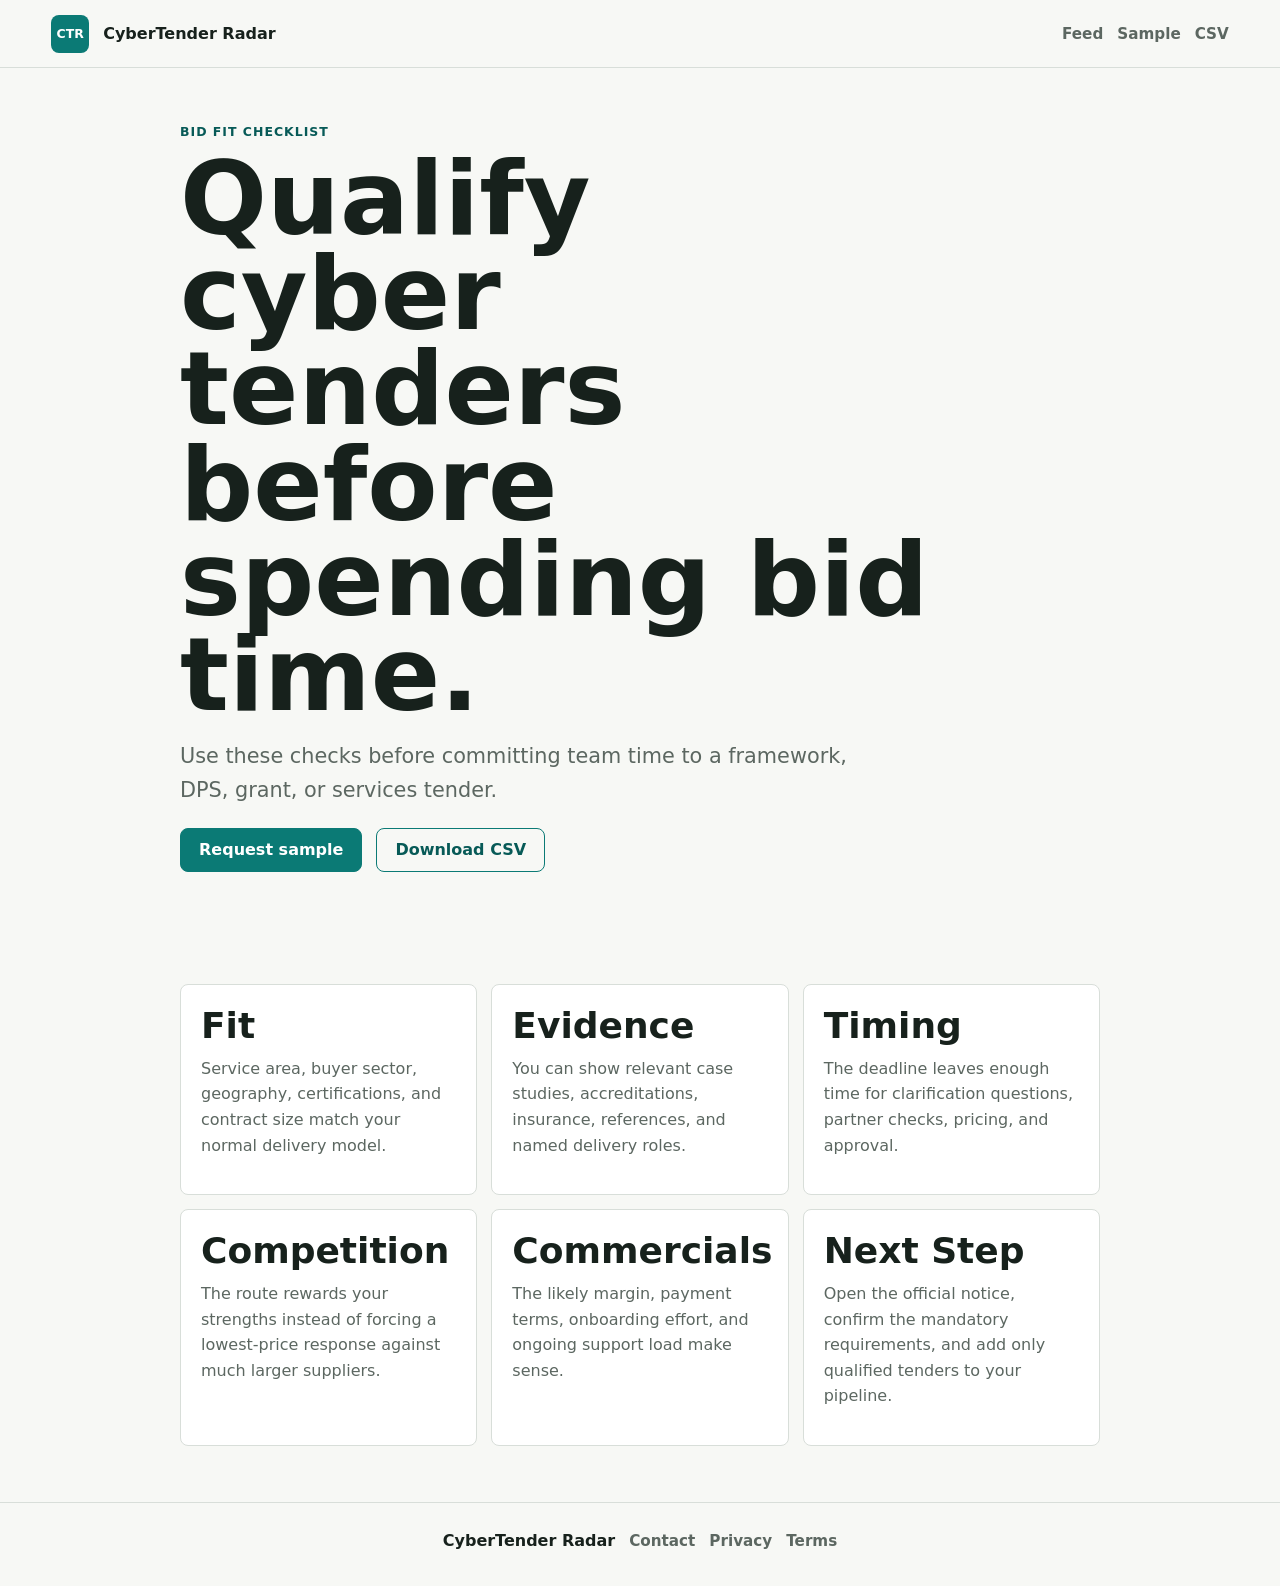
==== docs/bid-checklist.html @ f9e33113 "Add conversion pages and KPI snapshot" ====
<!doctype html>
<html lang="en">
  <head>
    <meta charset="utf-8">
    <meta name="viewport" content="width=device-width, initial-scale=1">
    <title>Bid Fit Checklist | CyberTender Radar</title>
    <meta name="description" content="A practical checklist for deciding whether a cyber or IT tender is worth pursuing.">
    <link rel="stylesheet" href="styles.css">
  </head>
  <body>
    <header class="topbar">
      <a class="brand" href="index.html" aria-label="CyberTender Radar home">
        <span class="brand-mark">CTR</span>
        <span>CyberTender Radar</span>
      </a>
      <nav aria-label="Primary navigation">
        <a href="index.html#feed">Feed</a>
        <a href="trial.html">Sample</a>
        <a href="data/opportunities.csv">CSV</a>
      </nav>
    </header>
    <main class="sample-page">
      <section class="sample-hero">
        <p class="eyebrow">Bid fit checklist</p>
        <h1>Qualify cyber tenders before spending bid time.</h1>
        <p class="lede">
          Use these checks before committing team time to a framework, DPS,
          grant, or services tender.
        </p>
        <div class="hero-actions">
          <a class="button primary" href="trial.html">Request sample</a>
          <a class="button secondary" href="data/opportunities.csv">Download CSV</a>
        </div>
      </section>
      <section class="checklist-grid" aria-label="Tender qualification checklist">
        <article>
          <h2>Fit</h2>
          <p>Service area, buyer sector, geography, certifications, and contract size match your normal delivery model.</p>
        </article>
        <article>
          <h2>Evidence</h2>
          <p>You can show relevant case studies, accreditations, insurance, references, and named delivery roles.</p>
        </article>
        <article>
          <h2>Timing</h2>
          <p>The deadline leaves enough time for clarification questions, partner checks, pricing, and approval.</p>
        </article>
        <article>
          <h2>Competition</h2>
          <p>The route rewards your strengths instead of forcing a lowest-price response against much larger suppliers.</p>
        </article>
        <article>
          <h2>Commercials</h2>
          <p>The likely margin, payment terms, onboarding effort, and ongoing support load make sense.</p>
        </article>
        <article>
          <h2>Next Step</h2>
          <p>Open the official notice, confirm the mandatory requirements, and add only qualified tenders to your pipeline.</p>
        </article>
      </section>
    </main>
    <footer class="footer">
      <span>CyberTender Radar</span>
      <a href="mailto:cybertenderbusiness@gmail.com">Contact</a>
      <a href="privacy.html">Privacy</a>
      <a href="terms.html">Terms</a>
    </footer>
  </body>
</html>
---- docs/styles.css ----
:root {
  --ink: #17211c;
  --muted: #5c6761;
  --line: #d8ded9;
  --paper: #f7f8f5;
  --panel: #ffffff;
  --accent: #0b7a75;
  --accent-dark: #075a57;
  --warn: #a45c16;
  --good: #23663a;
  --shadow: 0 18px 60px rgba(23, 33, 28, 0.12);
  color-scheme: light;
  font-family:
    Inter, ui-sans-serif, system-ui, -apple-system, BlinkMacSystemFont, "Segoe UI",
    sans-serif;
}

* {
  box-sizing: border-box;
}

html {
  scroll-behavior: smooth;
}

body {
  margin: 0;
  background: var(--paper);
  color: var(--ink);
}

a {
  color: inherit;
}

.topbar {
  position: sticky;
  top: 0;
  z-index: 10;
  display: flex;
  align-items: center;
  justify-content: space-between;
  gap: 24px;
  min-height: 68px;
  padding: 14px clamp(18px, 4vw, 54px);
  background: rgba(247, 248, 245, 0.94);
  border-bottom: 1px solid var(--line);
  backdrop-filter: blur(14px);
}

.brand,
nav {
  display: flex;
  align-items: center;
  gap: 14px;
}

.brand {
  font-weight: 800;
  text-decoration: none;
}

.brand-mark {
  display: grid;
  width: 38px;
  height: 38px;
  place-items: center;
  color: #ffffff;
  background: var(--accent);
  border-radius: 8px;
  font-size: 0.78rem;
  letter-spacing: 0;
}

nav a,
.text-link,
.footer a {
  color: var(--muted);
  font-size: 0.95rem;
  font-weight: 650;
  text-decoration: none;
}

nav a:hover,
.text-link:hover,
.footer a:hover {
  color: var(--accent-dark);
}

main {
  width: min(1180px, calc(100% - 32px));
  margin: 0 auto;
}

.plain-page {
  max-width: 820px;
  padding: clamp(44px, 8vw, 86px) 0;
}

.sample-page {
  max-width: 920px;
}

.checklist-panel {
  display: grid;
  grid-template-columns: repeat(2, minmax(0, 1fr));
  gap: 14px;
  margin-top: 34px;
}

.plain-page h1 {
  margin-bottom: 20px;
  font-size: clamp(2.8rem, 7vw, 5rem);
  line-height: 0.98;
}

.plain-page p {
  color: var(--muted);
  font-size: 1.08rem;
  line-height: 1.7;
}

.hero {
  display: grid;
  grid-template-columns: minmax(0, 1.45fr) minmax(280px, 0.55fr);
  gap: clamp(24px, 5vw, 56px);
  align-items: center;
  min-height: auto;
  padding: clamp(34px, 6vw, 72px) 0 clamp(24px, 4vw, 40px);
}

.hero-copy {
  max-width: 780px;
}

.eyebrow {
  margin: 0 0 12px;
  color: var(--accent-dark);
  font-size: 0.78rem;
  font-weight: 800;
  letter-spacing: 0.08em;
  text-transform: uppercase;
}

h1,
h2,
h3,
p {
  margin-top: 0;
}

h1 {
  max-width: 760px;
  margin-bottom: 18px;
  font-size: clamp(3rem, 8vw, 6.9rem);
  line-height: 0.93;
  letter-spacing: 0;
}

h2 {
  margin-bottom: 0;
  font-size: clamp(2rem, 4vw, 3.35rem);
  letter-spacing: 0;
}

h3 {
  margin-bottom: 10px;
  font-size: 1.15rem;
}

.lede {
  max-width: 720px;
  color: var(--muted);
  font-size: clamp(1.05rem, 2vw, 1.3rem);
  line-height: 1.6;
}

.hero-actions,
.metric-row,
.section-heading {
  display: flex;
  gap: 14px;
  align-items: center;
  flex-wrap: wrap;
}

.button {
  display: inline-flex;
  align-items: center;
  justify-content: center;
  min-height: 44px;
  padding: 0 18px;
  border: 1px solid var(--accent);
  border-radius: 8px;
  font-weight: 780;
  text-decoration: none;
}

.button.primary {
  color: #ffffff;
  background: var(--accent);
}

.button.secondary {
  color: var(--accent-dark);
  background: transparent;
}

.button:hover {
  transform: translateY(-1px);
}

.hero-panel {
  padding: 22px;
  background: var(--panel);
  border: 1px solid var(--line);
  border-radius: 8px;
  box-shadow: var(--shadow);
}

.metric span {
  display: block;
  font-size: clamp(3rem, 9vw, 5rem);
  font-weight: 850;
  line-height: 0.95;
}

.metric small,
.metric-row span,
.hero-panel p {
  color: var(--muted);
}

.metric-row {
  margin: 24px 0;
}

.metric-row > div {
  flex: 1;
  min-width: 120px;
  padding: 14px;
  background: #f0f3ef;
  border-radius: 8px;
}

.metric-row strong {
  display: block;
  font-size: 1.35rem;
}

.toolbar {
  display: grid;
  grid-template-columns: minmax(220px, 1fr) repeat(3, minmax(145px, 0.35fr));
  gap: 12px;
  margin: 0 0 28px;
  padding: 14px;
  background: var(--panel);
  border: 1px solid var(--line);
  border-radius: 8px;
}

label {
  display: grid;
  gap: 6px;
  color: var(--muted);
  font-size: 0.78rem;
  font-weight: 800;
  text-transform: uppercase;
}

input,
select {
  width: 100%;
  min-height: 42px;
  padding: 0 12px;
  color: var(--ink);
  background: #ffffff;
  border: 1px solid var(--line);
  border-radius: 8px;
  font: inherit;
}

.feed-section,
.pricing-section,
.source-section,
.faq-section,
.sample-hero,
.sample-list,
.checklist-grid {
  padding: 56px 0;
}

.section-heading {
  justify-content: space-between;
  margin-bottom: 24px;
}

.status {
  padding: 16px;
  color: var(--muted);
  background: var(--panel);
  border: 1px dashed var(--line);
  border-radius: 8px;
}

.opportunity-list {
  display: grid;
  gap: 14px;
}

.opportunity-card {
  display: grid;
  grid-template-columns: minmax(0, 1fr) 170px;
  gap: 18px;
  padding: 20px;
  background: var(--panel);
  border: 1px solid var(--line);
  border-radius: 8px;
}

.card-meta,
.tags,
.card-actions {
  display: flex;
  flex-wrap: wrap;
  gap: 8px;
  align-items: center;
}

.card-meta {
  margin-bottom: 8px;
  color: var(--muted);
  font-size: 0.86rem;
}

.opportunity-card h3 {
  margin-bottom: 8px;
}

.opportunity-card p {
  color: var(--muted);
  line-height: 1.55;
}

.tag,
.confidence {
  display: inline-flex;
  align-items: center;
  min-height: 26px;
  padding: 0 9px;
  background: #eef3f1;
  border-radius: 999px;
  color: var(--accent-dark);
  font-size: 0.78rem;
  font-weight: 780;
}

.confidence.high {
  color: #ffffff;
  background: var(--good);
}

.confidence.medium {
  color: #ffffff;
  background: var(--warn);
}

.score-box {
  align-self: start;
  padding: 14px;
  text-align: center;
  background: #f0f3ef;
  border-radius: 8px;
}

.score-box strong {
  display: block;
  font-size: 2rem;
}

.score-box span {
  color: var(--muted);
  font-size: 0.78rem;
  font-weight: 800;
  text-transform: uppercase;
}

.card-actions {
  margin-top: 14px;
}

.card-actions a {
  color: var(--accent-dark);
  font-weight: 800;
  text-decoration: none;
}

.pricing-grid {
  display: grid;
  grid-template-columns: repeat(3, minmax(0, 1fr));
  gap: 14px;
  margin-bottom: 18px;
}

.price-card,
.faq-grid article {
  min-height: 190px;
  padding: 20px;
  background: var(--panel);
  border: 1px solid var(--line);
  border-radius: 8px;
}

.price-card.featured {
  border-color: var(--accent);
  box-shadow: var(--shadow);
}

.price {
  color: var(--accent-dark);
  font-size: 2rem;
  font-weight: 850;
}

.faq-grid {
  display: grid;
  grid-template-columns: repeat(3, minmax(0, 1fr));
  gap: 14px;
}

.source-section p {
  max-width: 820px;
  color: var(--muted);
  line-height: 1.65;
}

.source-list {
  display: grid;
  gap: 10px;
  max-width: 760px;
}

.source-item {
  display: flex;
  justify-content: space-between;
  gap: 14px;
  padding: 14px;
  background: var(--panel);
  border: 1px solid var(--line);
  border-radius: 8px;
}

.sample-list {
  display: grid;
  gap: 14px;
}

.checklist-grid {
  display: grid;
  grid-template-columns: repeat(3, minmax(0, 1fr));
  gap: 14px;
}

.sample-item,
.checklist-grid article,
.checklist-panel article {
  padding: 20px;
  background: var(--panel);
  border: 1px solid var(--line);
  border-radius: 8px;
}

.sample-item h2,
.checklist-grid h2,
.checklist-panel h2 {
  margin-bottom: 10px;
  font-size: clamp(1.5rem, 3vw, 2.25rem);
}

.sample-item p,
.checklist-grid p,
.checklist-panel p {
  color: var(--muted);
  line-height: 1.6;
}

.footer {
  display: flex;
  flex-wrap: wrap;
  gap: 14px;
  align-items: center;
  justify-content: center;
  padding: 28px 18px 36px;
  color: var(--muted);
  border-top: 1px solid var(--line);
}

.footer span {
  color: var(--ink);
  font-weight: 850;
}

@media (max-width: 820px) {
  .topbar {
    align-items: flex-start;
    flex-direction: column;
  }

  nav {
    width: 100%;
    justify-content: space-between;
  }

  .hero,
  .toolbar,
  .opportunity-card,
  .pricing-grid,
  .faq-grid,
  .checklist-grid,
  .checklist-panel {
    grid-template-columns: 1fr;
  }

  .hero {
    min-height: auto;
  }

  .score-box {
    text-align: left;
  }
}

@media (max-width: 520px) {
  main {
    width: min(100% - 22px, 1180px);
  }

  .hero-actions .button {
    width: 100%;
  }

  h1 {
    font-size: clamp(2.65rem, 16vw, 4.5rem);
  }
}
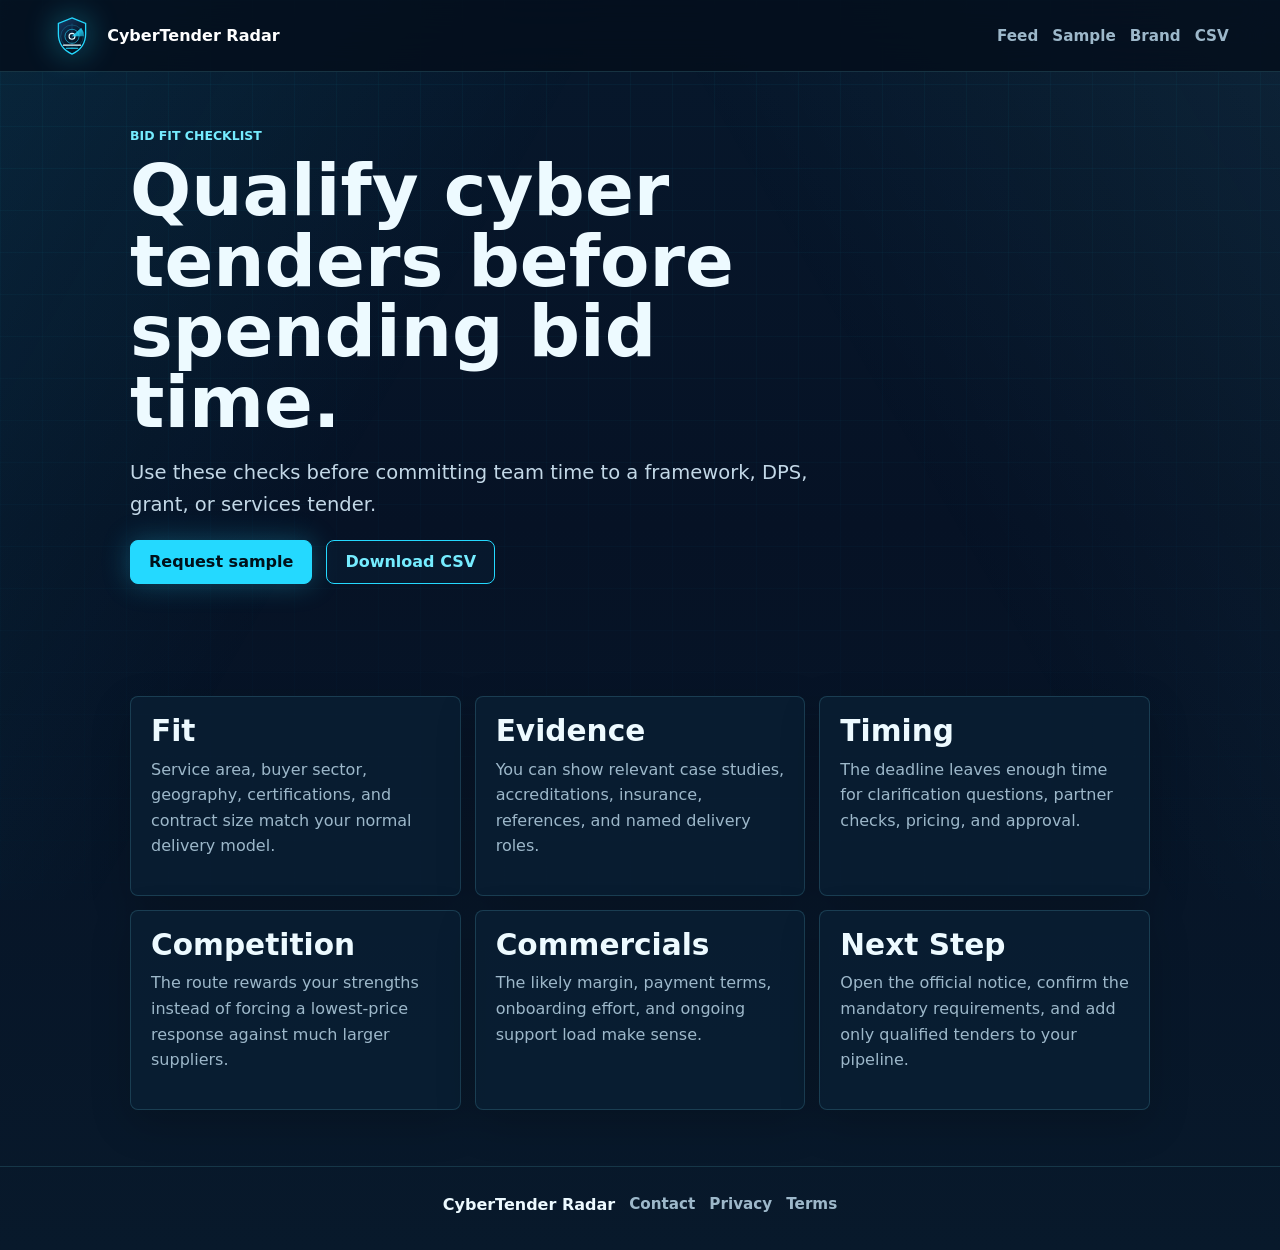
==== commit 06338f3b: "Redesign site with premium cyber brand" ====
--- a/docs/bid-checklist.html
+++ b/docs/bid-checklist.html
@@ -10,12 +10,13 @@
   <body>
     <header class="topbar">
       <a class="brand" href="index.html" aria-label="CyberTender Radar home">
-        <span class="brand-mark">CTR</span>
+        <img class="brand-logo" src="assets/logo-radar-shield.svg" alt="" width="42" height="42">
         <span>CyberTender Radar</span>
       </a>
       <nav aria-label="Primary navigation">
         <a href="index.html#feed">Feed</a>
         <a href="trial.html">Sample</a>
+        <a href="brand.html">Brand</a>
         <a href="data/opportunities.csv">CSV</a>
       </nav>
     </header>
--- a/docs/styles.css
+++ b/docs/styles.css
@@ -1,15 +1,20 @@
 :root {
-  --ink: #17211c;
-  --muted: #5c6761;
-  --line: #d8ded9;
-  --paper: #f7f8f5;
-  --panel: #ffffff;
-  --accent: #0b7a75;
-  --accent-dark: #075a57;
-  --warn: #a45c16;
-  --good: #23663a;
-  --shadow: 0 18px 60px rgba(23, 33, 28, 0.12);
-  color-scheme: light;
+  --ink: #edfaff;
+  --muted: #9db8ca;
+  --dim: #6f8da3;
+  --line: #214765;
+  --paper: #061225;
+  --panel: #0b1d32;
+  --panel-strong: #102943;
+  --panel-soft: rgba(10, 31, 52, 0.78);
+  --accent: #24d9ff;
+  --accent-strong: #75ecff;
+  --accent-dark: #0a8fb0;
+  --good: #59e1a8;
+  --warn: #f0bd53;
+  --danger: #ff7d7d;
+  --shadow: 0 24px 70px rgba(0, 0, 0, 0.34);
+  color-scheme: dark;
   font-family:
     Inter, ui-sans-serif, system-ui, -apple-system, BlinkMacSystemFont, "Segoe UI",
     sans-serif;
@@ -24,9 +29,36 @@
 }
 
 body {
+  position: relative;
+  min-height: 100vh;
   margin: 0;
-  background: var(--paper);
+  overflow-x: hidden;
+  background:
+    linear-gradient(180deg, #07182c 0%, #061225 42%, #08192b 100%);
   color: var(--ink);
+}
+
+body::before {
+  position: fixed;
+  inset: 0;
+  z-index: -2;
+  content: "";
+  background-image:
+    linear-gradient(rgba(36, 217, 255, 0.06) 1px, transparent 1px),
+    linear-gradient(90deg, rgba(36, 217, 255, 0.05) 1px, transparent 1px);
+  background-size: 42px 42px;
+  mask-image: linear-gradient(180deg, rgba(0, 0, 0, 0.78), rgba(0, 0, 0, 0.12));
+}
+
+body::after {
+  position: fixed;
+  inset: 0;
+  z-index: -1;
+  content: "";
+  pointer-events: none;
+  background:
+    linear-gradient(120deg, rgba(36, 217, 255, 0.08), transparent 35%),
+    linear-gradient(240deg, rgba(117, 236, 255, 0.06), transparent 36%);
 }
 
 a {
@@ -36,16 +68,16 @@
 .topbar {
   position: sticky;
   top: 0;
-  z-index: 10;
+  z-index: 20;
   display: flex;
   align-items: center;
   justify-content: space-between;
   gap: 24px;
-  min-height: 68px;
-  padding: 14px clamp(18px, 4vw, 54px);
-  background: rgba(247, 248, 245, 0.94);
-  border-bottom: 1px solid var(--line);
-  backdrop-filter: blur(14px);
+  min-height: 72px;
+  padding: 12px clamp(18px, 4vw, 54px);
+  background: rgba(4, 14, 27, 0.82);
+  border-bottom: 1px solid rgba(117, 236, 255, 0.16);
+  backdrop-filter: blur(18px);
 }
 
 .brand,
@@ -56,20 +88,21 @@
 }
 
 .brand {
-  font-weight: 800;
+  color: #ffffff;
+  font-weight: 850;
   text-decoration: none;
 }
 
-.brand-mark {
-  display: grid;
-  width: 38px;
-  height: 38px;
-  place-items: center;
-  color: #ffffff;
-  background: var(--accent);
-  border-radius: 8px;
-  font-size: 0.78rem;
-  letter-spacing: 0;
+.brand-logo {
+  width: 42px;
+  height: 42px;
+  flex: 0 0 auto;
+  filter: drop-shadow(0 0 16px rgba(36, 217, 255, 0.42));
+}
+
+nav {
+  flex-wrap: wrap;
+  justify-content: flex-end;
 }
 
 nav a,
@@ -77,14 +110,16 @@
 .footer a {
   color: var(--muted);
   font-size: 0.95rem;
-  font-weight: 650;
+  font-weight: 700;
   text-decoration: none;
+  transition: color 180ms ease, text-shadow 180ms ease;
 }
 
 nav a:hover,
 .text-link:hover,
 .footer a:hover {
-  color: var(--accent-dark);
+  color: var(--accent-strong);
+  text-shadow: 0 0 18px rgba(36, 217, 255, 0.42);
 }
 
 main {
@@ -93,52 +128,100 @@
 }
 
 .plain-page {
-  max-width: 820px;
-  padding: clamp(44px, 8vw, 86px) 0;
+  max-width: 860px;
+  padding: clamp(54px, 8vw, 96px) 0;
 }
 
 .sample-page {
-  max-width: 920px;
-}
-
-.checklist-panel {
-  display: grid;
-  grid-template-columns: repeat(2, minmax(0, 1fr));
-  gap: 14px;
-  margin-top: 34px;
-}
-
-.plain-page h1 {
+  max-width: 1020px;
+}
+
+.plain-page h1,
+.sample-hero h1 {
   margin-bottom: 20px;
-  font-size: clamp(2.8rem, 7vw, 5rem);
+  font-size: 4.5rem;
   line-height: 0.98;
+  letter-spacing: 0;
 }
 
 .plain-page p {
   color: var(--muted);
   font-size: 1.08rem;
-  line-height: 1.7;
+  line-height: 1.75;
 }
 
 .hero {
-  display: grid;
-  grid-template-columns: minmax(0, 1.45fr) minmax(280px, 0.55fr);
-  gap: clamp(24px, 5vw, 56px);
-  align-items: center;
-  min-height: auto;
-  padding: clamp(34px, 6vw, 72px) 0 clamp(24px, 4vw, 40px);
+  position: relative;
+  display: grid;
+  align-content: end;
+  width: 100vw;
+  min-height: min(620px, calc(100vh - 118px));
+  margin-left: calc(50% - 50vw);
+  padding: clamp(58px, 8vw, 96px) clamp(18px, 7vw, 92px) 34px;
+  overflow: hidden;
+  border-bottom: 1px solid rgba(117, 236, 255, 0.18);
+}
+
+.hero::after {
+  position: absolute;
+  inset: 0;
+  content: "";
+  background:
+    linear-gradient(90deg, rgba(4, 14, 27, 0.94) 0%, rgba(4, 14, 27, 0.82) 42%, rgba(4, 14, 27, 0.18) 100%),
+    linear-gradient(0deg, rgba(6, 18, 37, 0.96) 0%, rgba(6, 18, 37, 0.12) 42%);
+}
+
+.hero-copy,
+.hero-panel {
+  position: relative;
+  z-index: 2;
 }
 
 .hero-copy {
-  max-width: 780px;
+  max-width: 650px;
+}
+
+.hero-visual {
+  position: absolute;
+  inset: 0;
+  z-index: 0;
+}
+
+.hero-visual img {
+  width: 100%;
+  height: 100%;
+  object-fit: cover;
+  object-position: center right;
+  opacity: 0.74;
+}
+
+.scan-badge {
+  position: absolute;
+  right: clamp(22px, 7vw, 92px);
+  bottom: 42px;
+  z-index: 3;
+  min-height: 36px;
+  padding: 8px 12px;
+  color: var(--ink);
+  background: rgba(36, 217, 255, 0.16);
+  border: 1px solid rgba(117, 236, 255, 0.5);
+  border-radius: 8px;
+  font-size: 0.78rem;
+  font-weight: 850;
+  text-transform: uppercase;
+  animation: scanGlow 3.4s ease-in-out infinite;
+}
+
+.hero-stack {
+  display: contents;
 }
 
 .eyebrow {
   margin: 0 0 12px;
-  color: var(--accent-dark);
+  color: var(--accent-strong);
   font-size: 0.78rem;
-  font-weight: 800;
-  letter-spacing: 0.08em;
+  font-weight: 850;
+  letter-spacing: 0;
   text-transform: uppercase;
 }
 
@@ -150,29 +233,50 @@
 }
 
 h1 {
-  max-width: 760px;
+  max-width: 650px;
   margin-bottom: 18px;
-  font-size: clamp(3rem, 8vw, 6.9rem);
-  line-height: 0.93;
+  font-size: 5.45rem;
+  line-height: 0.94;
   letter-spacing: 0;
 }
 
 h2 {
   margin-bottom: 0;
-  font-size: clamp(2rem, 4vw, 3.35rem);
+  font-size: 3rem;
+  line-height: 1;
   letter-spacing: 0;
 }
 
 h3 {
   margin-bottom: 10px;
-  font-size: 1.15rem;
+  font-size: 1.14rem;
 }
 
 .lede {
   max-width: 720px;
-  color: var(--muted);
-  font-size: clamp(1.05rem, 2vw, 1.3rem);
-  line-height: 1.6;
+  color: #c3d8e7;
+  font-size: 1.22rem;
+  line-height: 1.62;
+}
+
+.signal-ribbon {
+  display: flex;
+  flex-wrap: wrap;
+  gap: 10px;
+  margin: 22px 0 24px;
+}
+
+.signal-ribbon span {
+  display: inline-flex;
+  align-items: center;
+  min-height: 34px;
+  padding: 0 12px;
+  color: var(--accent-strong);
+  background: rgba(36, 217, 255, 0.1);
+  border: 1px solid rgba(36, 217, 255, 0.26);
+  border-radius: 999px;
+  font-size: 0.83rem;
+  font-weight: 760;
 }
 
 .hero-actions,
@@ -192,36 +296,49 @@
   padding: 0 18px;
   border: 1px solid var(--accent);
   border-radius: 8px;
-  font-weight: 780;
+  font-weight: 800;
   text-decoration: none;
+  transition: transform 180ms ease, border-color 180ms ease, box-shadow 180ms ease, background 180ms ease;
 }
 
 .button.primary {
-  color: #ffffff;
+  color: #00111b;
   background: var(--accent);
+  box-shadow: 0 0 28px rgba(36, 217, 255, 0.28);
 }
 
 .button.secondary {
-  color: var(--accent-dark);
-  background: transparent;
+  color: var(--accent-strong);
+  background: rgba(10, 31, 52, 0.56);
 }
 
 .button:hover {
-  transform: translateY(-1px);
+  transform: translateY(-2px);
+  border-color: var(--accent-strong);
+  box-shadow: 0 0 34px rgba(36, 217, 255, 0.24);
 }
 
 .hero-panel {
-  padding: 22px;
-  background: var(--panel);
-  border: 1px solid var(--line);
+  position: absolute;
+  right: clamp(18px, 7vw, 92px);
+  bottom: 34px;
+  display: grid;
+  grid-template-columns: repeat(3, minmax(0, 1fr));
+  gap: 10px;
+  width: min(420px, calc(100% - 36px));
+  padding: 16px;
+  background: rgba(5, 19, 34, 0.72);
+  border: 1px solid rgba(117, 236, 255, 0.26);
   border-radius: 8px;
   box-shadow: var(--shadow);
+  backdrop-filter: blur(18px);
 }
 
 .metric span {
   display: block;
-  font-size: clamp(3rem, 9vw, 5rem);
-  font-weight: 850;
+  color: #ffffff;
+  font-size: 3rem;
+  font-weight: 900;
   line-height: 0.95;
 }
 
@@ -232,31 +349,76 @@
 }
 
 .metric-row {
-  margin: 24px 0;
+  display: contents;
+  margin: 0;
 }
 
 .metric-row > div {
-  flex: 1;
-  min-width: 120px;
   padding: 14px;
-  background: #f0f3ef;
+  background: rgba(16, 41, 67, 0.82);
+  border: 1px solid rgba(117, 236, 255, 0.16);
   border-radius: 8px;
 }
 
 .metric-row strong {
   display: block;
-  font-size: 1.35rem;
+  color: var(--ink);
+  font-size: 1.2rem;
+}
+
+.hero-panel p {
+  grid-column: 1 / -1;
+  margin: 0;
+}
+
+.brand-strip {
+  display: grid;
+  grid-template-columns: repeat(3, minmax(0, 1fr));
+  gap: 14px;
+  padding: 24px 0 10px;
+}
+
+.brand-strip div,
+.toolbar,
+.status,
+.opportunity-card,
+.price-card,
+.faq-grid article,
+.source-item,
+.sample-item,
+.checklist-grid article,
+.checklist-panel article,
+.logo-concept,
+.brand-section {
+  background: var(--panel-soft);
+  border: 1px solid rgba(117, 236, 255, 0.16);
+  border-radius: 8px;
+  box-shadow: 0 14px 40px rgba(0, 0, 0, 0.18);
+}
+
+.brand-strip div {
+  min-height: 116px;
+  padding: 18px;
+}
+
+.brand-strip strong {
+  display: block;
+  margin-bottom: 8px;
+  color: var(--accent-strong);
+  font-size: 1.42rem;
+}
+
+.brand-strip span {
+  color: var(--muted);
+  line-height: 1.55;
 }
 
 .toolbar {
   display: grid;
   grid-template-columns: minmax(220px, 1fr) repeat(3, minmax(145px, 0.35fr));
   gap: 12px;
-  margin: 0 0 28px;
+  margin: 34px 0 28px;
   padding: 14px;
-  background: var(--panel);
-  border: 1px solid var(--line);
-  border-radius: 8px;
 }
 
 label {
@@ -264,7 +426,7 @@
   gap: 6px;
   color: var(--muted);
   font-size: 0.78rem;
-  font-weight: 800;
+  font-weight: 850;
   text-transform: uppercase;
 }
 
@@ -274,10 +436,16 @@
   min-height: 42px;
   padding: 0 12px;
   color: var(--ink);
-  background: #ffffff;
+  background: #07182c;
   border: 1px solid var(--line);
   border-radius: 8px;
   font: inherit;
+}
+
+input:focus,
+select:focus {
+  outline: 2px solid rgba(36, 217, 255, 0.42);
+  outline-offset: 2px;
 }
 
 .feed-section,
@@ -286,7 +454,9 @@
 .faq-section,
 .sample-hero,
 .sample-list,
-.checklist-grid {
+.checklist-grid,
+.brand-section,
+.logo-concept-grid {
   padding: 56px 0;
 }
 
@@ -298,9 +468,7 @@
 .status {
   padding: 16px;
   color: var(--muted);
-  background: var(--panel);
-  border: 1px dashed var(--line);
-  border-radius: 8px;
+  border-style: dashed;
 }
 
 .opportunity-list {
@@ -313,9 +481,18 @@
   grid-template-columns: minmax(0, 1fr) 170px;
   gap: 18px;
   padding: 20px;
-  background: var(--panel);
-  border: 1px solid var(--line);
-  border-radius: 8px;
+  animation: cardEnter 520ms ease both;
+}
+
+.opportunity-card:hover,
+.price-card:hover,
+.faq-grid article:hover,
+.sample-item:hover,
+.checklist-grid article:hover,
+.logo-concept:hover {
+  border-color: rgba(117, 236, 255, 0.42);
+  transform: translateY(-2px);
+  transition: transform 180ms ease, border-color 180ms ease;
 }
 
 .card-meta,
@@ -329,7 +506,7 @@
 
 .card-meta {
   margin-bottom: 8px;
-  color: var(--muted);
+  color: var(--dim);
   font-size: 0.86rem;
 }
 
@@ -337,9 +514,11 @@
   margin-bottom: 8px;
 }
 
-.opportunity-card p {
-  color: var(--muted);
-  line-height: 1.55;
+.opportunity-card p,
+.price-card p,
+.faq-grid p {
+  color: var(--muted);
+  line-height: 1.58;
 }
 
 .tag,
@@ -348,40 +527,45 @@
   align-items: center;
   min-height: 26px;
   padding: 0 9px;
-  background: #eef3f1;
+  color: var(--accent-strong);
+  background: rgba(36, 217, 255, 0.1);
+  border: 1px solid rgba(36, 217, 255, 0.18);
   border-radius: 999px;
-  color: var(--accent-dark);
   font-size: 0.78rem;
-  font-weight: 780;
+  font-weight: 800;
 }
 
 .confidence.high {
-  color: #ffffff;
+  color: #061225;
   background: var(--good);
+  border-color: var(--good);
 }
 
 .confidence.medium {
-  color: #ffffff;
+  color: #061225;
   background: var(--warn);
+  border-color: var(--warn);
 }
 
 .score-box {
   align-self: start;
   padding: 14px;
   text-align: center;
-  background: #f0f3ef;
+  background: rgba(16, 41, 67, 0.9);
+  border: 1px solid rgba(117, 236, 255, 0.16);
   border-radius: 8px;
 }
 
 .score-box strong {
   display: block;
+  color: #ffffff;
   font-size: 2rem;
 }
 
 .score-box span {
   color: var(--muted);
   font-size: 0.78rem;
-  font-weight: 800;
+  font-weight: 850;
   text-transform: uppercase;
 }
 
@@ -390,7 +574,7 @@
 }
 
 .card-actions a {
-  color: var(--accent-dark);
+  color: var(--accent-strong);
   font-weight: 800;
   text-decoration: none;
 }
@@ -406,20 +590,17 @@
 .faq-grid article {
   min-height: 190px;
   padding: 20px;
-  background: var(--panel);
-  border: 1px solid var(--line);
-  border-radius: 8px;
 }
 
 .price-card.featured {
   border-color: var(--accent);
-  box-shadow: var(--shadow);
+  box-shadow: 0 0 0 1px rgba(36, 217, 255, 0.28), var(--shadow);
 }
 
 .price {
-  color: var(--accent-dark);
+  color: var(--accent-strong);
   font-size: 2rem;
-  font-weight: 850;
+  font-weight: 900;
 }
 
 .faq-grid {
@@ -445,14 +626,18 @@
   justify-content: space-between;
   gap: 14px;
   padding: 14px;
-  background: var(--panel);
-  border: 1px solid var(--line);
-  border-radius: 8px;
 }
 
 .sample-list {
   display: grid;
   gap: 14px;
+}
+
+.checklist-panel {
+  display: grid;
+  grid-template-columns: repeat(2, minmax(0, 1fr));
+  gap: 14px;
+  margin-top: 34px;
 }
 
 .checklist-grid {
@@ -465,23 +650,64 @@
 .checklist-grid article,
 .checklist-panel article {
   padding: 20px;
-  background: var(--panel);
-  border: 1px solid var(--line);
-  border-radius: 8px;
 }
 
 .sample-item h2,
 .checklist-grid h2,
-.checklist-panel h2 {
+.checklist-panel h2,
+.logo-concept h2 {
   margin-bottom: 10px;
-  font-size: clamp(1.5rem, 3vw, 2.25rem);
+  font-size: 1.85rem;
 }
 
 .sample-item p,
 .checklist-grid p,
-.checklist-panel p {
+.checklist-panel p,
+.logo-concept p {
   color: var(--muted);
   line-height: 1.6;
+}
+
+.brand-section {
+  padding: 24px;
+}
+
+.logo-preview-row {
+  display: grid;
+  grid-template-columns: repeat(4, minmax(0, 1fr));
+  gap: 14px;
+}
+
+.logo-preview-row img {
+  width: 100%;
+  aspect-ratio: 1;
+  padding: 18px;
+  background: #061225;
+  border: 1px solid rgba(117, 236, 255, 0.2);
+  border-radius: 8px;
+}
+
+.logo-concept-grid {
+  display: grid;
+  grid-template-columns: repeat(2, minmax(0, 1fr));
+  gap: 16px;
+}
+
+.logo-concept {
+  display: grid;
+  grid-template-columns: 142px minmax(0, 1fr);
+  gap: 18px;
+  align-items: center;
+  padding: 20px;
+}
+
+.logo-concept img {
+  width: 142px;
+  height: 142px;
+  padding: 10px;
+  background: #061225;
+  border: 1px solid rgba(117, 236, 255, 0.2);
+  border-radius: 8px;
 }
 
 .footer {
@@ -492,7 +718,7 @@
   justify-content: center;
   padding: 28px 18px 36px;
   color: var(--muted);
-  border-top: 1px solid var(--line);
+  border-top: 1px solid rgba(117, 236, 255, 0.14);
 }
 
 .footer span {
@@ -500,7 +726,73 @@
   font-weight: 850;
 }
 
-@media (max-width: 820px) {
+@keyframes cardEnter {
+  from {
+    opacity: 0;
+    transform: translateY(12px);
+  }
+  to {
+    opacity: 1;
+    transform: translateY(0);
+  }
+}
+
+@keyframes scanGlow {
+  0%,
+  100% {
+    box-shadow: 0 0 10px rgba(36, 217, 255, 0.12);
+  }
+  50% {
+    box-shadow: 0 0 28px rgba(36, 217, 255, 0.42);
+  }
+}
+
+@media (prefers-reduced-motion: reduce) {
+  *,
+  *::before,
+  *::after {
+    scroll-behavior: auto !important;
+    animation-duration: 1ms !important;
+    animation-iteration-count: 1 !important;
+    transition-duration: 1ms !important;
+  }
+}
+
+@media (max-width: 980px) {
+  h1 {
+    font-size: 4.4rem;
+  }
+
+  .plain-page h1,
+  .sample-hero h1 {
+    font-size: 3.6rem;
+  }
+
+  h2 {
+    font-size: 2.5rem;
+  }
+
+  .hero::after {
+    background:
+      linear-gradient(90deg, rgba(4, 14, 27, 0.96) 0%, rgba(4, 14, 27, 0.82) 66%, rgba(4, 14, 27, 0.4) 100%),
+      linear-gradient(0deg, rgba(6, 18, 37, 0.98) 0%, rgba(6, 18, 37, 0.26) 56%);
+  }
+
+  .brand-strip,
+  .toolbar,
+  .pricing-grid,
+  .faq-grid,
+  .checklist-grid,
+  .logo-concept-grid {
+    grid-template-columns: 1fr;
+  }
+
+  .logo-preview-row {
+    grid-template-columns: repeat(2, minmax(0, 1fr));
+  }
+}
+
+@media (max-width: 760px) {
   .topbar {
     align-items: flex-start;
     flex-direction: column;
@@ -508,25 +800,45 @@
 
   nav {
     width: 100%;
-    justify-content: space-between;
-  }
-
-  .hero,
-  .toolbar,
-  .opportunity-card,
-  .pricing-grid,
-  .faq-grid,
-  .checklist-grid,
-  .checklist-panel {
-    grid-template-columns: 1fr;
+    justify-content: flex-start;
   }
 
   .hero {
     min-height: auto;
+    padding-top: 76px;
+    padding-bottom: 32px;
+  }
+
+  h1 {
+    font-size: 3.8rem;
+  }
+
+  .hero-panel,
+  .opportunity-card,
+  .checklist-panel,
+  .logo-concept {
+    grid-template-columns: 1fr;
+  }
+
+  .hero-panel {
+    display: none;
+  }
+
+  .metric-row {
+    display: grid;
+  }
+
+  .scan-badge {
+    display: none;
   }
 
   .score-box {
     text-align: left;
+  }
+
+  .scan-badge {
+    right: 18px;
+    bottom: 18px;
   }
 }
 
@@ -535,11 +847,29 @@
     width: min(100% - 22px, 1180px);
   }
 
+  h1 {
+    font-size: 3.15rem;
+  }
+
+  h2 {
+    font-size: 2.12rem;
+  }
+
+  .plain-page h1,
+  .sample-hero h1 {
+    font-size: 2.75rem;
+  }
+
   .hero-actions .button {
     width: 100%;
   }
 
-  h1 {
-    font-size: clamp(2.65rem, 16vw, 4.5rem);
-  }
-}
+  .logo-preview-row {
+    grid-template-columns: 1fr;
+  }
+
+  .logo-concept img {
+    width: 118px;
+    height: 118px;
+  }
+}
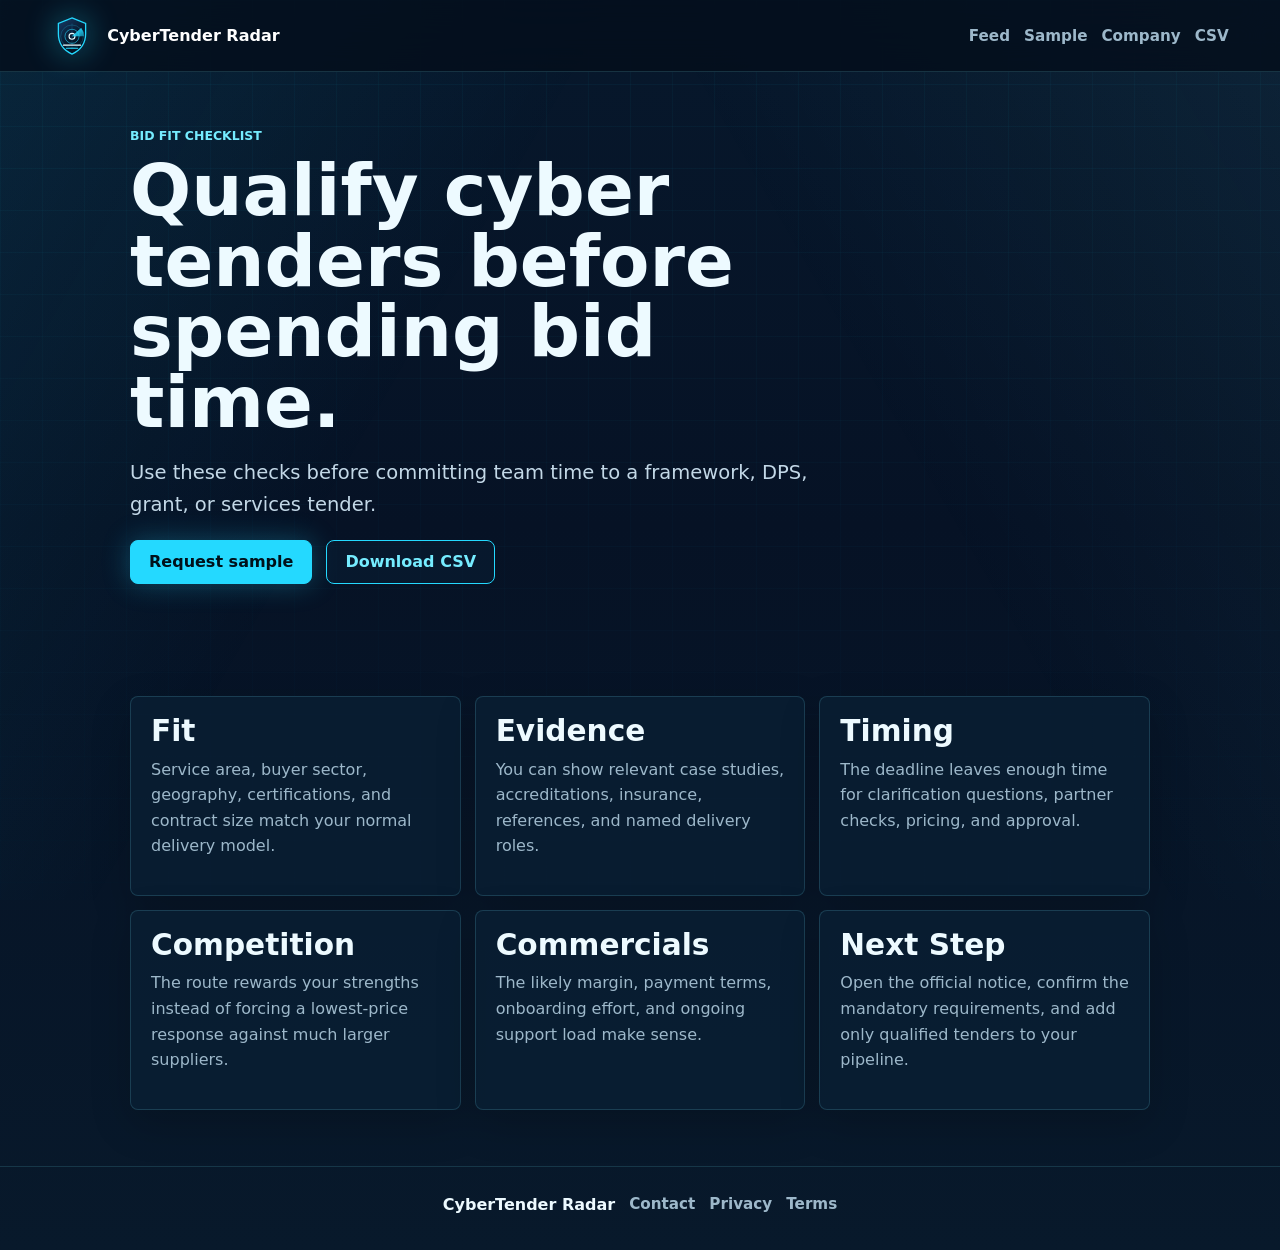
==== commit 2a0fce42: "Add brand metadata and social preview" ====
--- a/docs/bid-checklist.html
+++ b/docs/bid-checklist.html
@@ -5,6 +5,16 @@
     <meta name="viewport" content="width=device-width, initial-scale=1">
     <title>Bid Fit Checklist | CyberTender Radar</title>
     <meta name="description" content="A practical checklist for deciding whether a cyber or IT tender is worth pursuing.">
+    <link rel="icon" type="image/svg+xml" href="assets/logo-radar-shield.svg">
+    <link rel="manifest" href="site.webmanifest">
+    <meta name="theme-color" content="#061225">
+    <meta property="og:site_name" content="CyberTender Radar">
+    <meta property="og:type" content="website">
+    <meta property="og:title" content="Bid Fit Checklist | CyberTender Radar">
+    <meta property="og:description" content="A practical checklist for deciding whether a cyber or IT tender is worth pursuing.">
+    <meta property="og:url" content="https://shmghub.github.io/cybertender-radar/bid-checklist.html">
+    <meta property="og:image" content="https://shmghub.github.io/cybertender-radar/assets/social-card.svg">
+    <meta name="twitter:card" content="summary_large_image">
     <link rel="stylesheet" href="styles.css">
   </head>
   <body>
@@ -16,7 +26,7 @@
       <nav aria-label="Primary navigation">
         <a href="index.html#feed">Feed</a>
         <a href="trial.html">Sample</a>
-        <a href="brand.html">Brand</a>
+        <a href="brand.html">Company</a>
         <a href="data/opportunities.csv">CSV</a>
       </nav>
     </header>
--- a/docs/styles.css
+++ b/docs/styles.css
@@ -388,7 +388,6 @@
 .sample-item,
 .checklist-grid article,
 .checklist-panel article,
-.logo-concept,
 .brand-section {
   background: var(--panel-soft);
   border: 1px solid rgba(117, 236, 255, 0.16);
@@ -455,8 +454,7 @@
 .sample-hero,
 .sample-list,
 .checklist-grid,
-.brand-section,
-.logo-concept-grid {
+.brand-section {
   padding: 56px 0;
 }
 
@@ -488,8 +486,7 @@
 .price-card:hover,
 .faq-grid article:hover,
 .sample-item:hover,
-.checklist-grid article:hover,
-.logo-concept:hover {
+.checklist-grid article:hover {
   border-color: rgba(117, 236, 255, 0.42);
   transform: translateY(-2px);
   transition: transform 180ms ease, border-color 180ms ease;
@@ -654,60 +651,20 @@
 
 .sample-item h2,
 .checklist-grid h2,
-.checklist-panel h2,
-.logo-concept h2 {
+.checklist-panel h2 {
   margin-bottom: 10px;
   font-size: 1.85rem;
 }
 
 .sample-item p,
 .checklist-grid p,
-.checklist-panel p,
-.logo-concept p {
+.checklist-panel p {
   color: var(--muted);
   line-height: 1.6;
 }
 
 .brand-section {
   padding: 24px;
-}
-
-.logo-preview-row {
-  display: grid;
-  grid-template-columns: repeat(4, minmax(0, 1fr));
-  gap: 14px;
-}
-
-.logo-preview-row img {
-  width: 100%;
-  aspect-ratio: 1;
-  padding: 18px;
-  background: #061225;
-  border: 1px solid rgba(117, 236, 255, 0.2);
-  border-radius: 8px;
-}
-
-.logo-concept-grid {
-  display: grid;
-  grid-template-columns: repeat(2, minmax(0, 1fr));
-  gap: 16px;
-}
-
-.logo-concept {
-  display: grid;
-  grid-template-columns: 142px minmax(0, 1fr);
-  gap: 18px;
-  align-items: center;
-  padding: 20px;
-}
-
-.logo-concept img {
-  width: 142px;
-  height: 142px;
-  padding: 10px;
-  background: #061225;
-  border: 1px solid rgba(117, 236, 255, 0.2);
-  border-radius: 8px;
 }
 
 .footer {
@@ -782,13 +739,8 @@
   .toolbar,
   .pricing-grid,
   .faq-grid,
-  .checklist-grid,
-  .logo-concept-grid {
+  .checklist-grid {
     grid-template-columns: 1fr;
-  }
-
-  .logo-preview-row {
-    grid-template-columns: repeat(2, minmax(0, 1fr));
   }
 }
 
@@ -815,8 +767,7 @@
 
   .hero-panel,
   .opportunity-card,
-  .checklist-panel,
-  .logo-concept {
+  .checklist-panel {
     grid-template-columns: 1fr;
   }
 
@@ -864,12 +815,4 @@
     width: 100%;
   }
 
-  .logo-preview-row {
-    grid-template-columns: 1fr;
-  }
-
-  .logo-concept img {
-    width: 118px;
-    height: 118px;
-  }
-}
+}
